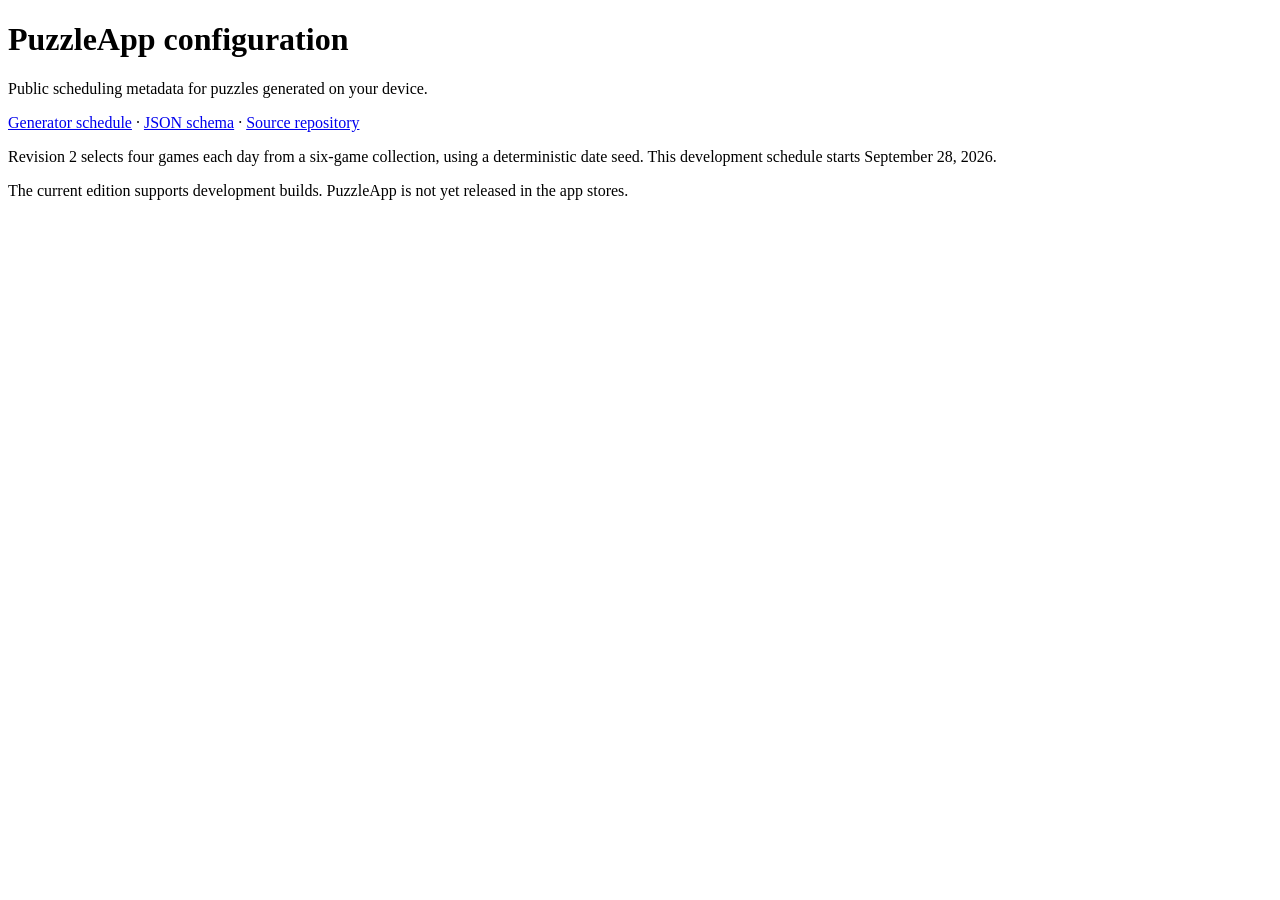
==== index.html @ cc8f8abe "Select four daily games from the six-game development pool" ====
<!doctype html>
<html lang="en"><meta charset="utf-8"><meta name="viewport" content="width=device-width,initial-scale=1"><title>PuzzleApp configuration</title><main><h1>PuzzleApp configuration</h1><p>Public scheduling metadata for puzzles generated on your device.</p><p><a href="/manifest.json">Generator schedule</a> · <a href="/manifest.schema.json">JSON schema</a> · <a href="https://github.com/Versava/puzzleapp-config">Source repository</a></p><p>Revision 2 selects four games each day from a six-game collection, using a deterministic date seed. This development schedule starts September 28, 2026.</p><p>The current edition supports development builds. PuzzleApp is not yet released in the app stores.</p></main></html>
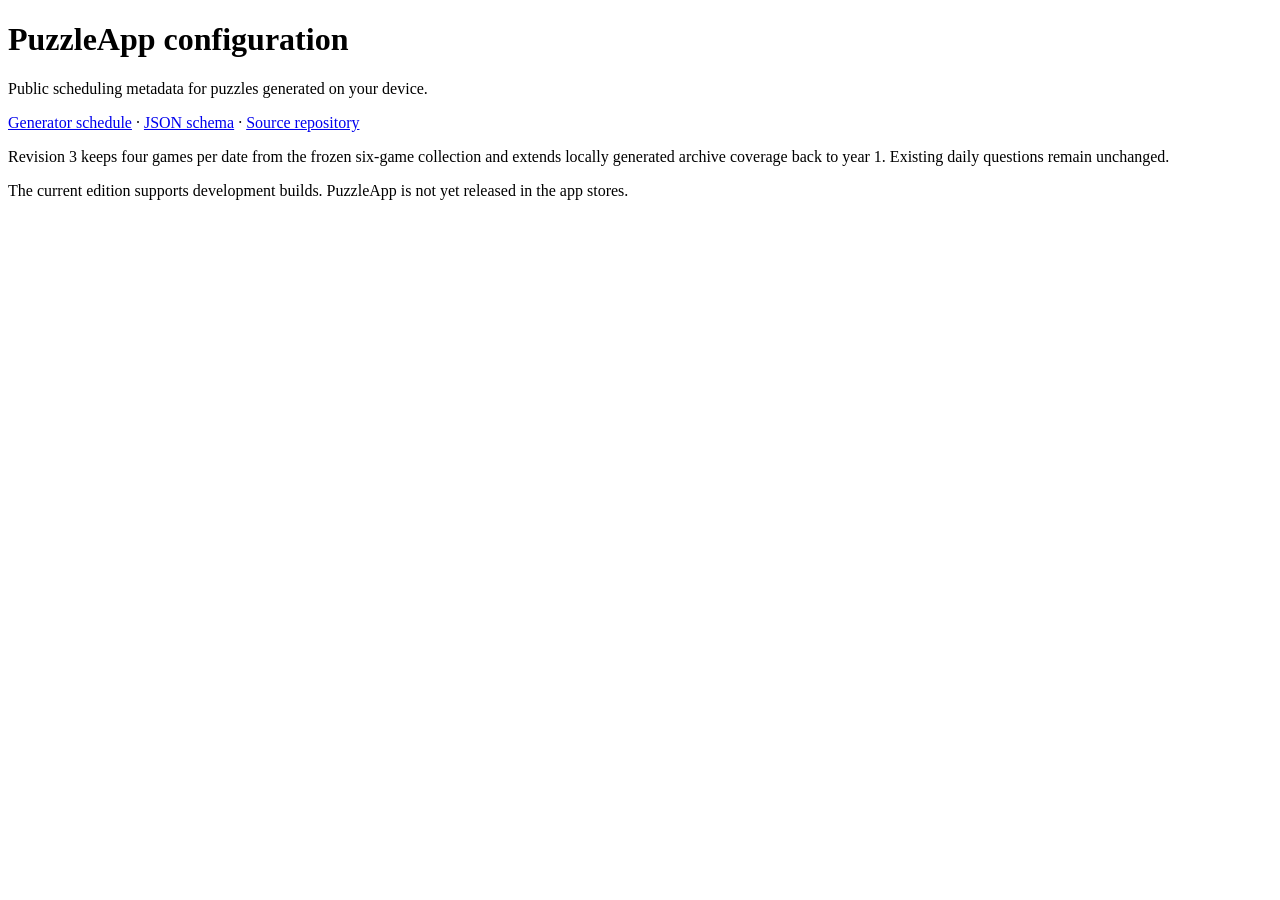
==== commit db410415: "Extend immutable archive schedule back to year one" ====
--- a/index.html
+++ b/index.html
@@ -1,2 +1,2 @@
 <!doctype html>
-<html lang="en"><meta charset="utf-8"><meta name="viewport" content="width=device-width,initial-scale=1"><title>PuzzleApp configuration</title><main><h1>PuzzleApp configuration</h1><p>Public scheduling metadata for puzzles generated on your device.</p><p><a href="/manifest.json">Generator schedule</a> · <a href="/manifest.schema.json">JSON schema</a> · <a href="https://github.com/Versava/puzzleapp-config">Source repository</a></p><p>Revision 2 selects four games each day from a six-game collection, using a deterministic date seed. This development schedule starts September 28, 2026.</p><p>The current edition supports development builds. PuzzleApp is not yet released in the app stores.</p></main></html>
+<html lang="en"><meta charset="utf-8"><meta name="viewport" content="width=device-width,initial-scale=1"><title>PuzzleApp configuration</title><main><h1>PuzzleApp configuration</h1><p>Public scheduling metadata for puzzles generated on your device.</p><p><a href="/manifest.json">Generator schedule</a> · <a href="/manifest.schema.json">JSON schema</a> · <a href="https://github.com/Versava/puzzleapp-config">Source repository</a></p><p>Revision 3 keeps four games per date from the frozen six-game collection and extends locally generated archive coverage back to year 1. Existing daily questions remain unchanged.</p><p>The current edition supports development builds. PuzzleApp is not yet released in the app stores.</p></main></html>
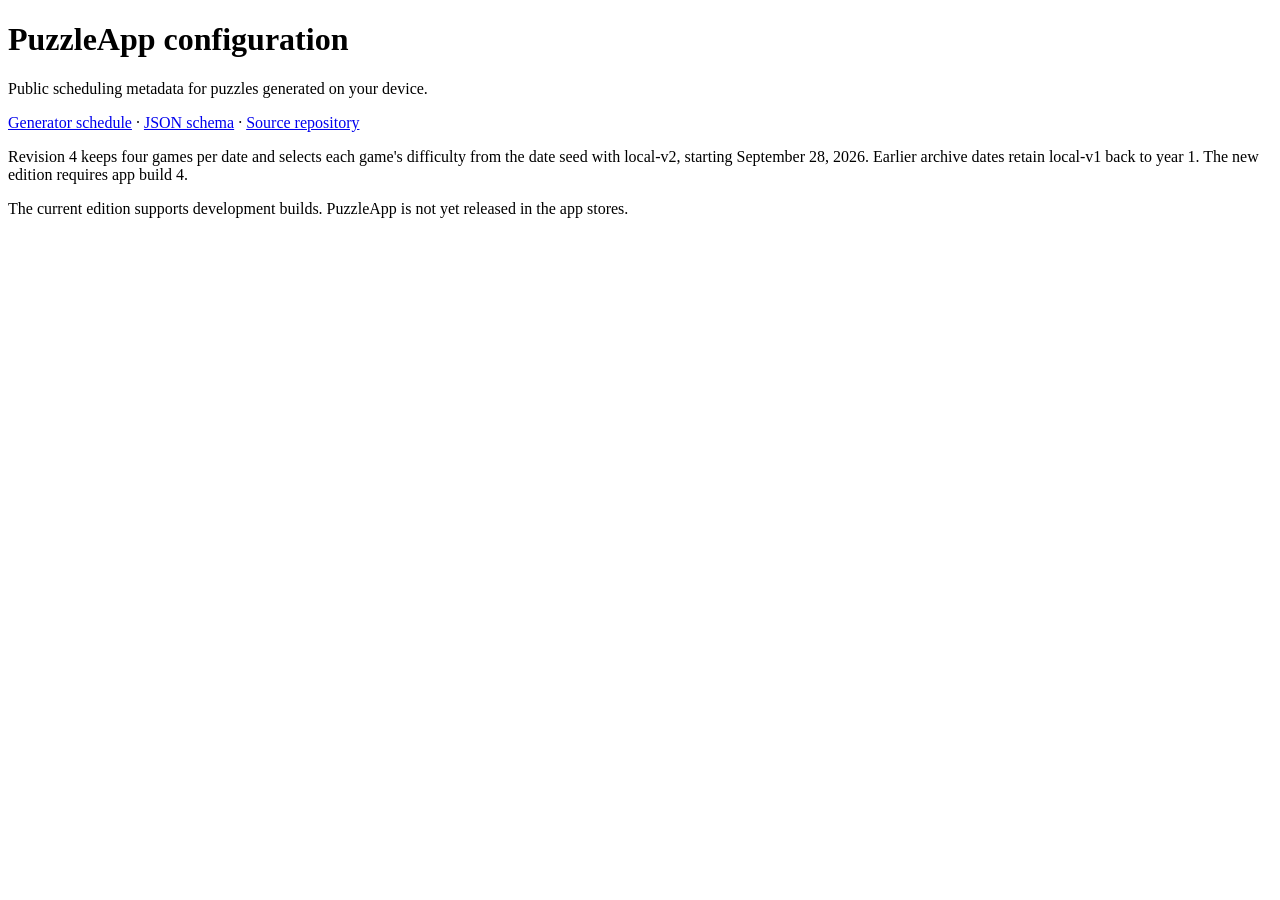
==== commit 335a9600: "Publish versioned seeded difficulty schedule for build 4" ====
--- a/index.html
+++ b/index.html
@@ -1,2 +1,2 @@
 <!doctype html>
-<html lang="en"><meta charset="utf-8"><meta name="viewport" content="width=device-width,initial-scale=1"><title>PuzzleApp configuration</title><main><h1>PuzzleApp configuration</h1><p>Public scheduling metadata for puzzles generated on your device.</p><p><a href="/manifest.json">Generator schedule</a> · <a href="/manifest.schema.json">JSON schema</a> · <a href="https://github.com/Versava/puzzleapp-config">Source repository</a></p><p>Revision 3 keeps four games per date from the frozen six-game collection and extends locally generated archive coverage back to year 1. Existing daily questions remain unchanged.</p><p>The current edition supports development builds. PuzzleApp is not yet released in the app stores.</p></main></html>
+<html lang="en"><meta charset="utf-8"><meta name="viewport" content="width=device-width,initial-scale=1"><title>PuzzleApp configuration</title><main><h1>PuzzleApp configuration</h1><p>Public scheduling metadata for puzzles generated on your device.</p><p><a href="/manifest.json">Generator schedule</a> · <a href="/manifest.schema.json">JSON schema</a> · <a href="https://github.com/Versava/puzzleapp-config">Source repository</a></p><p>Revision 4 keeps four games per date and selects each game's difficulty from the date seed with local-v2, starting September 28, 2026. Earlier archive dates retain local-v1 back to year 1. The new edition requires app build 4.</p><p>The current edition supports development builds. PuzzleApp is not yet released in the app stores.</p></main></html>
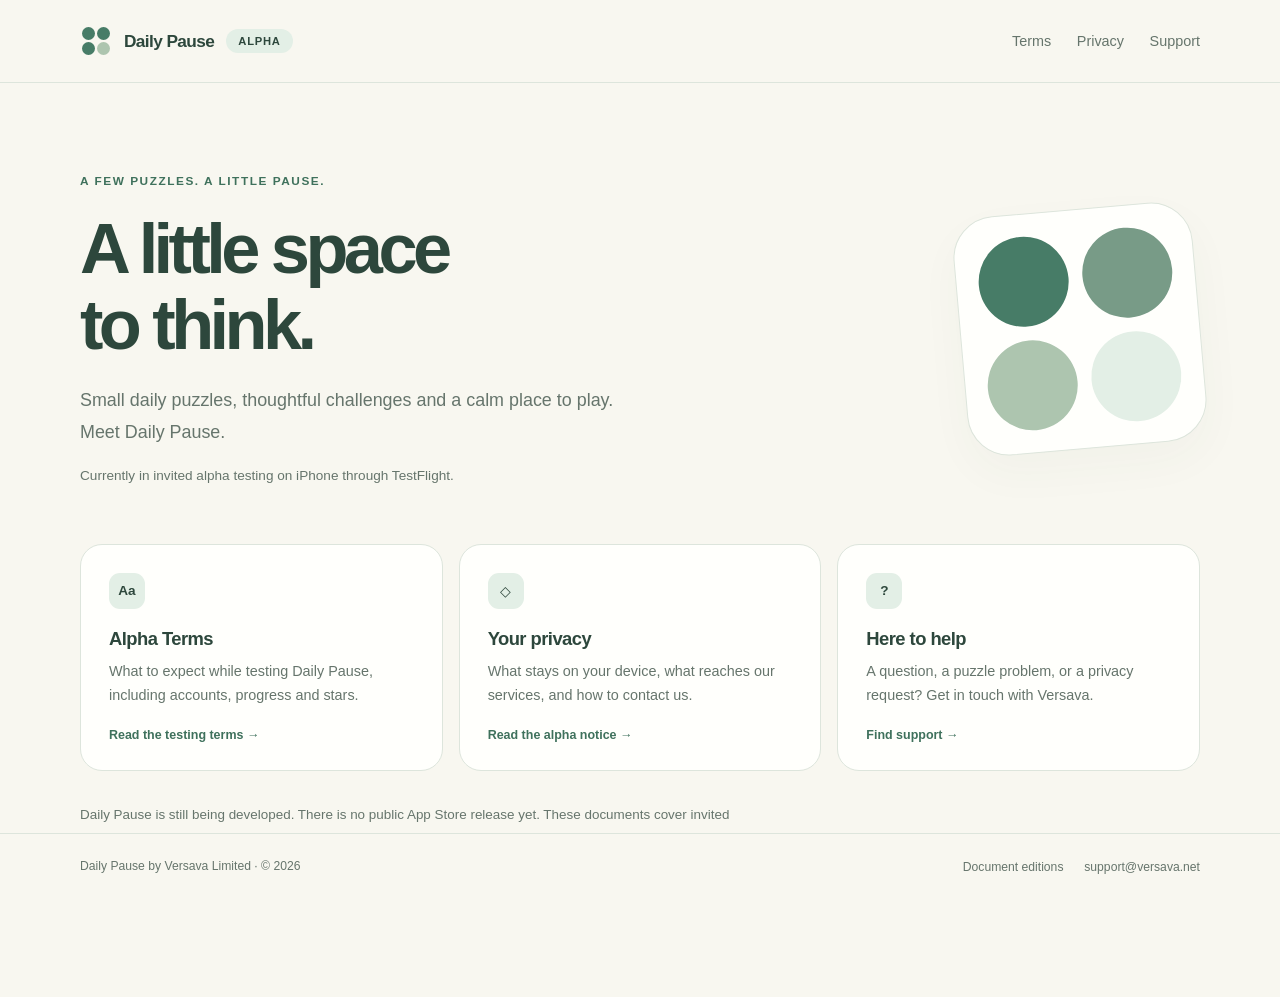
==== commit 250378ec: "Publish Daily Pause alpha legal and support website" ====
--- a/index.html
+++ b/index.html
@@ -1,2 +1,39 @@
 <!doctype html>
-<html lang="en"><meta charset="utf-8"><meta name="viewport" content="width=device-width,initial-scale=1"><title>PuzzleApp configuration</title><main><h1>PuzzleApp configuration</h1><p>Public scheduling metadata for puzzles generated on your device.</p><p><a href="/manifest.json">Generator schedule</a> · <a href="/manifest.schema.json">JSON schema</a> · <a href="https://github.com/Versava/puzzleapp-config">Source repository</a></p><p>Revision 4 keeps four games per date and selects each game's difficulty from the date seed with local-v2, starting September 28, 2026. Earlier archive dates retain local-v1 back to year 1. The new edition requires app build 4.</p><p>The current edition supports development builds. PuzzleApp is not yet released in the app stores.</p></main></html>
+<html lang="en">
+<head>
+  <meta charset="utf-8">
+  <meta name="viewport" content="width=device-width, initial-scale=1">
+  <meta name="description" content="Daily Pause: little puzzles for your everyday pause. Alpha testing information, privacy, terms and support from Versava Limited.">
+  <title>Daily Pause · Pocket Puzzles</title>
+  <link rel="canonical" href="https://puzzle.versava.net/">
+  <link rel="icon" href="/brand.svg" type="image/svg+xml">
+  <link rel="stylesheet" href="/styles.css">
+</head>
+<body>
+  <a class="skip-link" href="#main">Skip to content</a>
+  <header class="site-header">
+    <div class="header-inner">
+      <a class="brand" href="/" aria-label="Daily Pause home"><img src="/brand.svg" width="32" height="32" alt=""><span class="brand-name">Daily Pause</span><span class="badge">Alpha</span></a>
+      <nav class="site-nav" aria-label="Main"><a href="/alpha/terms/">Terms</a><a href="/alpha/privacy/">Privacy</a><a href="/support/">Support</a></nav>
+    </div>
+  </header>
+  <main id="main" class="home page-width">
+    <section class="hero" aria-labelledby="home-title">
+      <div>
+        <p class="eyebrow">A few puzzles. A little pause.</p>
+        <h1 id="home-title">A little space<br>to think.</h1>
+        <p class="hero-copy">Small daily puzzles, thoughtful challenges and a calm place to play. Meet Daily Pause.</p>
+        <p class="alpha-status">Currently in invited alpha testing on iPhone through TestFlight.</p>
+      </div>
+      <div class="pause-art" aria-hidden="true"><span></span><span></span><span></span><span></span></div>
+    </section>
+    <section class="card-grid" aria-label="Testing information and support">
+      <a class="info-card" href="/alpha/terms/"><span class="card-symbol" aria-hidden="true">Aa</span><h2>Alpha Terms</h2><p>What to expect while testing Daily Pause, including accounts, progress and stars.</p><span class="card-action">Read the testing terms →</span></a>
+      <a class="info-card" href="/alpha/privacy/"><span class="card-symbol" aria-hidden="true">◇</span><h2>Your privacy</h2><p>What stays on your device, what reaches our services, and how to contact us.</p><span class="card-action">Read the alpha notice →</span></a>
+      <a class="info-card" href="/support/"><span class="card-symbol" aria-hidden="true">?</span><h2>Here to help</h2><p>A question, a puzzle problem, or a privacy request? Get in touch with Versava.</p><span class="card-action">Find support →</span></a>
+    </section>
+    <p class="home-note">Daily Pause is still being developed. There is no public App Store release yet. These documents cover invited alpha testing; visiting this website does not accept the app's Terms or enrol you in testing.</p>
+  </main>
+  <footer class="site-footer"><div class="footer-inner"><p>Daily Pause by Versava Limited · © 2026</p><nav class="footer-nav" aria-label="Footer"><a href="/legal/">Document editions</a><a href="mailto:support@versava.net">support@versava.net</a></nav></div></footer>
+</body>
+</html>
--- a/styles.css
+++ b/styles.css
@@ -0,0 +1,129 @@
+:root { color-scheme: light; --paper:#f8f7f0; --tile:#fffffc; --ink:#2d473c; --quiet:#66756c; --sage:#477c67; --link:#3f715c; --panel:#e3efe6; --line:#dde5dc; font-family:ui-rounded,-apple-system,BlinkMacSystemFont,"Segoe UI",sans-serif; color:var(--ink); background:var(--paper); font-synthesis:none; text-rendering:optimizeLegibility; }
+* { box-sizing:border-box; }
+html { scroll-padding-top:7rem; }
+body { margin:0; min-height:100svh; display:flex; flex-direction:column; }
+a { color:var(--link); text-underline-offset:.22em; }
+a:hover { text-decoration-thickness:2px; }
+a:focus-visible,summary:focus-visible { outline:3px solid var(--sage); outline-offset:5px; border-radius:3px; }
+img { display:block; max-width:100%; }
+p { line-height:1.75; }
+.skip-link { position:fixed; left:1rem; top:-6rem; z-index:10; padding:.75rem 1rem; background:var(--tile); border:2px solid var(--sage); }
+.skip-link:focus { top:1rem; }
+.site-header { position:sticky; top:0; z-index:5; background:var(--paper); border-bottom:1px solid var(--line); }
+.header-inner,.footer-inner,.page-width { width:min(1120px,calc(100% - 3rem)); margin-inline:auto; }
+.header-inner { min-height:82px; display:flex; align-items:center; justify-content:space-between; gap:1.5rem; }
+.brand { display:inline-flex; align-items:center; gap:.75rem; text-decoration:none; color:var(--ink); }
+.brand img { width:32px; height:32px; }
+.brand-name { font-size:1.08rem; font-weight:750; letter-spacing:-.035em; }
+.badge { display:inline-flex; align-items:center; border-radius:999px; background:var(--panel); padding:.35rem .75rem; color:var(--ink); font-size:.7rem; font-weight:750; letter-spacing:.07em; text-transform:uppercase; }
+.site-nav { display:flex; gap:1.6rem; align-items:center; }
+.site-nav a { font-size:.9rem; color:var(--quiet); text-decoration:none; padding-block:.75rem; }
+.site-nav a:hover,.site-nav a[aria-current="page"] { color:var(--ink); }
+.site-nav a[aria-current="page"] { box-shadow:inset 0 -2px var(--sage); }
+main { flex:1; }
+.home { padding-block:5.5rem 5rem; }
+.eyebrow { color:var(--link); font-size:.74rem; letter-spacing:.13em; text-transform:uppercase; font-weight:750; margin:0 0 1.2rem; }
+.hero { display:grid; grid-template-columns:1fr 240px; gap:5rem; align-items:center; margin-bottom:3.5rem; }
+h1 { font-size:clamp(2.5rem,5.5vw,4.5rem); line-height:1.08; letter-spacing:-.065em; font-weight:750; margin:0; }
+.hero-copy { font-size:1.12rem; color:var(--quiet); max-width:36rem; margin:1.4rem 0 1rem; }
+.alpha-status { margin:0; font-size:.85rem; color:var(--quiet); }
+.pause-art { width:240px; height:240px; display:grid; grid-template-columns:repeat(2,1fr); gap:14px; padding:22px; border-radius:42px; background:var(--tile); border:1px solid var(--line); transform:rotate(-5deg); box-shadow:0 18px 45px #2d473c09; }
+.pause-art span { border-radius:50%; background:var(--sage); }
+.pause-art span:nth-child(2) { background:#789b87; }
+.pause-art span:nth-child(3) { background:#adc5af; }
+.pause-art span:nth-child(4) { background:var(--panel); }
+.card-grid { display:grid; grid-template-columns:repeat(3,1fr); gap:1rem; }
+.info-card { display:flex; flex-direction:column; padding:1.75rem; border-radius:22px; background:var(--tile); border:1px solid var(--line); text-decoration:none; color:var(--ink); min-height:218px; }
+.info-card:hover { background:#f2f6ef; }
+.card-symbol { font-size:.85rem; width:36px; height:36px; border-radius:11px; display:grid; place-items:center; background:var(--panel); color:var(--ink); font-weight:800; margin-bottom:1.2rem; }
+.info-card h2 { font-size:1.15rem; letter-spacing:-.03em; margin:0 0 .65rem; }
+.info-card p { font-size:.9rem; line-height:1.65; color:var(--quiet); margin:0; }
+.card-action { margin-top:auto; padding-top:1.25rem; font-size:.78rem; font-weight:750; color:var(--link); }
+.home-note { max-width:42rem; margin:2rem 0 0; font-size:.84rem; color:var(--quiet); }
+.site-footer { position:sticky; bottom:0; z-index:4; border-top:1px solid var(--line); background:var(--paper); }
+.footer-inner { min-height:66px; display:flex; align-items:center; justify-content:space-between; gap:1rem; font-size:.76rem; color:var(--quiet); }
+.footer-inner p { margin:0; }
+.footer-nav { display:flex; flex-wrap:wrap; gap:1.3rem; }
+.footer-nav a { color:var(--quiet); text-decoration:none; }
+.document-page { padding-block:3rem 5rem; }
+.breadcrumb { font-size:.8rem; color:var(--quiet); margin:0 0 1.5rem; }
+.breadcrumb a { color:var(--quiet); }
+.document-layout { display:grid; grid-template-columns:216px minmax(0,1fr); gap:3rem; align-items:start; }
+.contents { position:sticky; top:7.5rem; max-height:calc(100svh - 12rem); overflow-y:auto; padding:1.25rem 0; }
+.contents-label { margin:0 0 .9rem; font-size:.69rem; text-transform:uppercase; letter-spacing:.11em; color:var(--quiet); font-weight:750; }
+.contents nav { display:grid; gap:.15rem; }
+.contents a { display:block; padding:.5rem .7rem .5rem 0; line-height:1.5; font-size:.8rem; color:var(--quiet); text-decoration:none; }
+.contents a:hover { color:var(--ink); }
+.document { min-width:0; background:var(--tile); border:1px solid var(--line); border-radius:26px; padding:3rem; }
+.document h1 { font-size:clamp(2rem,4vw,3rem); letter-spacing:-.05em; line-height:1.14; max-width:15ch; }
+.document .version { color:var(--quiet); font-size:.78rem; line-height:1.6; margin-top:1rem; }
+.document-status { margin:1.5rem 0 2rem; padding:1rem 1.15rem; background:var(--paper); border:1px solid var(--line); border-radius:12px; color:var(--quiet); font-size:.8rem; line-height:1.65; }
+.document h2 { font-size:1.23rem; line-height:1.4; letter-spacing:-.02em; margin:2.4rem 0 .95rem; scroll-margin-top:0; }
+.document h3 { font-size:1.02rem; margin:1.5rem 0 .75rem; scroll-margin-top:0; }
+.document p,.document li { font-size:.94rem; line-height:1.82; overflow-wrap:anywhere; }
+.document p { margin:.9rem 0; }
+.document li { margin-block:.4rem; }
+.document ul { padding-left:1.3rem; }
+.document-end { margin-top:2.5rem; padding-top:1.3rem; border-top:1px solid var(--line); display:flex; flex-wrap:wrap; gap:1rem; font-size:.8rem; }
+.mobile-contents { display:none; }
+.support-page { padding-block:4rem 5rem; max-width:780px; }
+.support-page h1 { font-size:clamp(2.3rem,5vw,3.6rem); }
+.support-intro { font-size:1.08rem; color:var(--quiet); margin-block:1.2rem 2rem; }
+.contact-card { background:var(--tile); border:1px solid var(--line); border-radius:22px; padding:2rem; margin-bottom:1.5rem; }
+.contact-card h2 { font-size:1.1rem; margin:0 0 .75rem; }
+.contact-email { display:inline-block; font-size:clamp(1.08rem,4vw,1.4rem); font-weight:700; overflow-wrap:anywhere; }
+.contact-card p { margin:1rem 0 0; color:var(--quiet); font-size:.91rem; }
+.support-section { padding-block:1.25rem; }
+.support-section h2 { font-size:1.05rem; margin:0 0 .65rem; }
+.support-section p,.support-section li { color:var(--quiet); font-size:.91rem; line-height:1.75; }
+.support-section ul { padding-left:1.3rem; }
+.support-section address { font-style:normal; color:var(--quiet); font-size:.91rem; line-height:1.75; }
+.edition-list { padding-left:1.2rem; }
+.edition-list li { margin-block:.8rem; }
+@media (max-width:820px) {
+  .hero { grid-template-columns:1fr 180px; gap:2rem; }
+  .pause-art { width:180px; height:180px; padding:18px; gap:10px; border-radius:30px; }
+  .card-grid { grid-template-columns:1fr; }
+  .info-card { min-height:auto; padding:1.5rem; }
+  .document-layout { display:block; }
+  .contents { display:none; }
+  .mobile-contents { display:block; margin-bottom:1.5rem; padding:1rem 1.25rem; border:1px solid var(--line); border-radius:14px; font-size:.85rem; }
+  .mobile-contents summary { cursor:pointer; font-weight:650; }
+  .mobile-contents nav { display:grid; gap:.7rem; padding-top:1rem; }
+  .mobile-contents a { color:var(--quiet); text-decoration:none; line-height:1.55; }
+  .document { padding:2rem; }
+}
+@media (max-width:540px) {
+  .header-inner,.footer-inner,.page-width { width:calc(100% - 2.5rem); }
+  .header-inner { flex-wrap:wrap; gap:0; padding-top:1.1rem; min-height:106px; }
+  .brand { gap:.6rem; }
+  .brand img { width:29px; height:29px; }
+  .site-nav { width:100%; justify-content:flex-start; gap:1.5rem; padding-top:.35rem; }
+  .site-nav a { font-size:.8rem; padding-block:.85rem; }
+  .home { padding-block:3.5rem; }
+  .hero { display:block; margin-bottom:2.5rem; }
+  .pause-art { display:none; }
+  .hero-copy { font-size:1rem; }
+  .alpha-status { font-size:.78rem; }
+  .site-footer { position:static; }
+  .footer-inner { align-items:flex-start; flex-direction:column; padding-block:1.25rem; gap:.9rem; }
+  .footer-nav { gap:1rem; font-size:.74rem; }
+  .document-page { padding-block:2rem 3rem; }
+  .document { padding:1.6rem 1.3rem; border-radius:19px; }
+  .document p,.document li { font-size:.91rem; }
+  .document-status { padding:.85rem; }
+  .support-page { padding-block:3rem; }
+  .contact-card { padding:1.5rem; }
+  html { scroll-padding-top:8.5rem; }
+  .document h2,.document h3 { scroll-margin-top:0; }
+}
+@media print {
+  .site-header,.site-footer,.contents,.mobile-contents,.breadcrumb,.document-end { display:none; }
+  body,.document { background:white; }
+  .page-width { width:100%; }
+  .document-page { padding:0; }
+  .document-layout { display:block; }
+  .document { border:0; padding:0; }
+  .document h1 { max-width:none; }
+  .document h2 { break-after:avoid; }
+}
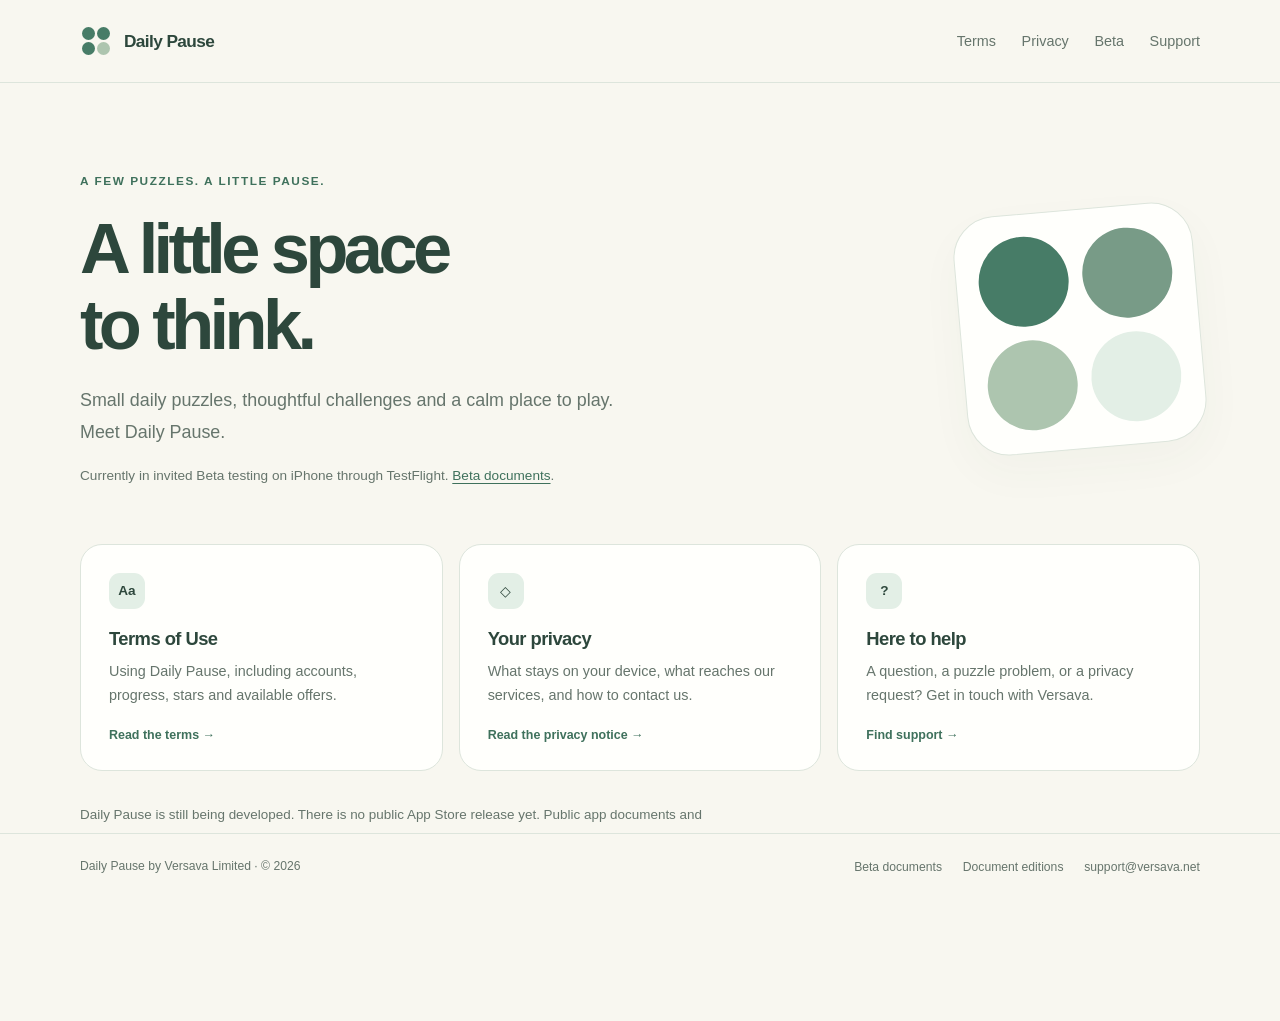
==== commit 6e794bbe: "Publish Public and Beta policies with reset generator baseline" ====
--- a/index.html
+++ b/index.html
@@ -3,7 +3,7 @@
 <head>
   <meta charset="utf-8">
   <meta name="viewport" content="width=device-width, initial-scale=1">
-  <meta name="description" content="Daily Pause: little puzzles for your everyday pause. Alpha testing information, privacy, terms and support from Versava Limited.">
+  <meta name="description" content="Daily Pause: little puzzles for your everyday pause. Terms, Beta testing information, privacy, terms and support from Versava Limited.">
   <title>Daily Pause · Pocket Puzzles</title>
   <link rel="canonical" href="https://puzzle.versava.net/">
   <link rel="icon" href="/brand.svg" type="image/svg+xml">
@@ -13,8 +13,8 @@
   <a class="skip-link" href="#main">Skip to content</a>
   <header class="site-header">
     <div class="header-inner">
-      <a class="brand" href="/" aria-label="Daily Pause home"><img src="/brand.svg" width="32" height="32" alt=""><span class="brand-name">Daily Pause</span><span class="badge">Alpha</span></a>
-      <nav class="site-nav" aria-label="Main"><a href="/alpha/terms/">Terms</a><a href="/alpha/privacy/">Privacy</a><a href="/support/">Support</a></nav>
+      <a class="brand" href="/" aria-label="Daily Pause home"><img src="/brand.svg" width="32" height="32" alt=""><span class="brand-name">Daily Pause</span></a>
+      <nav class="site-nav" aria-label="Main"><a href="/terms/">Terms</a><a href="/privacy/">Privacy</a><a href="/beta/">Beta</a><a href="/support/">Support</a></nav>
     </div>
   </header>
   <main id="main" class="home page-width">
@@ -23,17 +23,17 @@
         <p class="eyebrow">A few puzzles. A little pause.</p>
         <h1 id="home-title">A little space<br>to think.</h1>
         <p class="hero-copy">Small daily puzzles, thoughtful challenges and a calm place to play. Meet Daily Pause.</p>
-        <p class="alpha-status">Currently in invited alpha testing on iPhone through TestFlight.</p>
+        <p class="alpha-status">Currently in invited Beta testing on iPhone through TestFlight. <a href="/beta/">Beta documents</a>.</p>
       </div>
       <div class="pause-art" aria-hidden="true"><span></span><span></span><span></span><span></span></div>
     </section>
-    <section class="card-grid" aria-label="Testing information and support">
-      <a class="info-card" href="/alpha/terms/"><span class="card-symbol" aria-hidden="true">Aa</span><h2>Alpha Terms</h2><p>What to expect while testing Daily Pause, including accounts, progress and stars.</p><span class="card-action">Read the testing terms →</span></a>
-      <a class="info-card" href="/alpha/privacy/"><span class="card-symbol" aria-hidden="true">◇</span><h2>Your privacy</h2><p>What stays on your device, what reaches our services, and how to contact us.</p><span class="card-action">Read the alpha notice →</span></a>
+    <section class="card-grid" aria-label="Terms, privacy and support">
+      <a class="info-card" href="/terms/"><span class="card-symbol" aria-hidden="true">Aa</span><h2>Terms of Use</h2><p>Using Daily Pause, including accounts, progress, stars and available offers.</p><span class="card-action">Read the terms →</span></a>
+      <a class="info-card" href="/privacy/"><span class="card-symbol" aria-hidden="true">◇</span><h2>Your privacy</h2><p>What stays on your device, what reaches our services, and how to contact us.</p><span class="card-action">Read the privacy notice →</span></a>
       <a class="info-card" href="/support/"><span class="card-symbol" aria-hidden="true">?</span><h2>Here to help</h2><p>A question, a puzzle problem, or a privacy request? Get in touch with Versava.</p><span class="card-action">Find support →</span></a>
     </section>
-    <p class="home-note">Daily Pause is still being developed. There is no public App Store release yet. These documents cover invited alpha testing; visiting this website does not accept the app's Terms or enrol you in testing.</p>
+    <p class="home-note">Daily Pause is still being developed. There is no public App Store release yet. Public app documents and separate Beta testing documents are available here. Visiting this website does not accept an app agreement or enrol you in testing.</p>
   </main>
-  <footer class="site-footer"><div class="footer-inner"><p>Daily Pause by Versava Limited · © 2026</p><nav class="footer-nav" aria-label="Footer"><a href="/legal/">Document editions</a><a href="mailto:support@versava.net">support@versava.net</a></nav></div></footer>
+  <footer class="site-footer"><div class="footer-inner"><p>Daily Pause by Versava Limited · © 2026</p><nav class="footer-nav" aria-label="Footer"><a href="/beta/">Beta documents</a><a href="/legal/">Document editions</a><!--email_off--><a href="mailto:support@versava.net">support@versava.net</a><!--/email_off--></nav></div></footer>
 </body>
 </html>
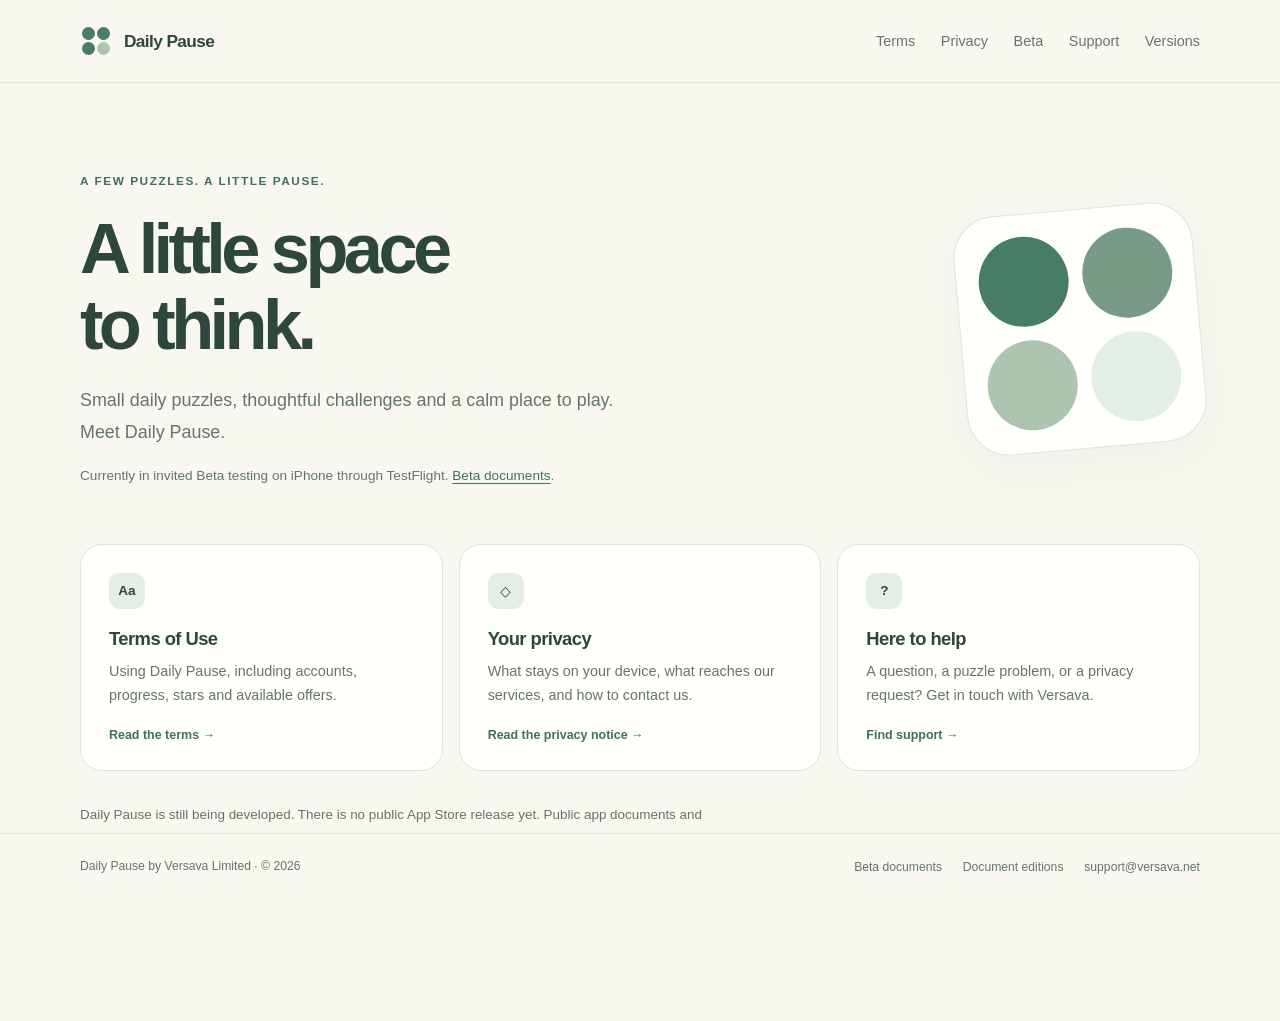
==== commit 4d7253c5: "Prepare TestFlight build 36 policy and current versions page" ====
--- a/index.html
+++ b/index.html
@@ -14,7 +14,7 @@
   <header class="site-header">
     <div class="header-inner">
       <a class="brand" href="/" aria-label="Daily Pause home"><img src="/brand.svg" width="32" height="32" alt=""><span class="brand-name">Daily Pause</span></a>
-      <nav class="site-nav" aria-label="Main"><a href="/terms/">Terms</a><a href="/privacy/">Privacy</a><a href="/beta/">Beta</a><a href="/support/">Support</a></nav>
+      <nav class="site-nav" aria-label="Main"><a href="/terms/">Terms</a><a href="/privacy/">Privacy</a><a href="/beta/">Beta</a><a href="/support/">Support</a><a href="/versions/">Versions</a></nav>
     </div>
   </header>
   <main id="main" class="home page-width">
--- a/styles.css
+++ b/styles.css
@@ -73,6 +73,10 @@
 .contact-card h2 { font-size:1.1rem; margin:0 0 .75rem; }
 .contact-email { display:inline-block; font-size:clamp(1.08rem,4vw,1.4rem); font-weight:700; overflow-wrap:anywhere; }
 .contact-card p { margin:1rem 0 0; color:var(--quiet); font-size:.91rem; }
+.version-facts { display:grid; gap:1.15rem; margin:1.5rem 0; }
+.version-facts div { display:flex; flex-wrap:wrap; justify-content:space-between; gap:.4rem 1rem; }
+.version-facts dt { color:var(--quiet); font-size:.9rem; }
+.version-facts dd { margin:0; font-weight:700; }
 .support-section { padding-block:1.25rem; }
 .support-section h2 { font-size:1.05rem; margin:0 0 .65rem; }
 .support-section p,.support-section li { color:var(--quiet); font-size:.91rem; line-height:1.75; }
@@ -98,7 +102,7 @@
   .header-inner { flex-wrap:wrap; gap:0; padding-top:1.1rem; min-height:106px; }
   .brand { gap:.6rem; }
   .brand img { width:29px; height:29px; }
-  .site-nav { width:100%; justify-content:flex-start; gap:1.5rem; padding-top:.35rem; }
+  .site-nav { width:100%; flex-wrap:wrap; justify-content:flex-start; gap:0 1.5rem; padding-top:.35rem; }
   .site-nav a { font-size:.8rem; padding-block:.85rem; }
   .home { padding-block:3.5rem; }
   .hero { display:block; margin-bottom:2.5rem; }
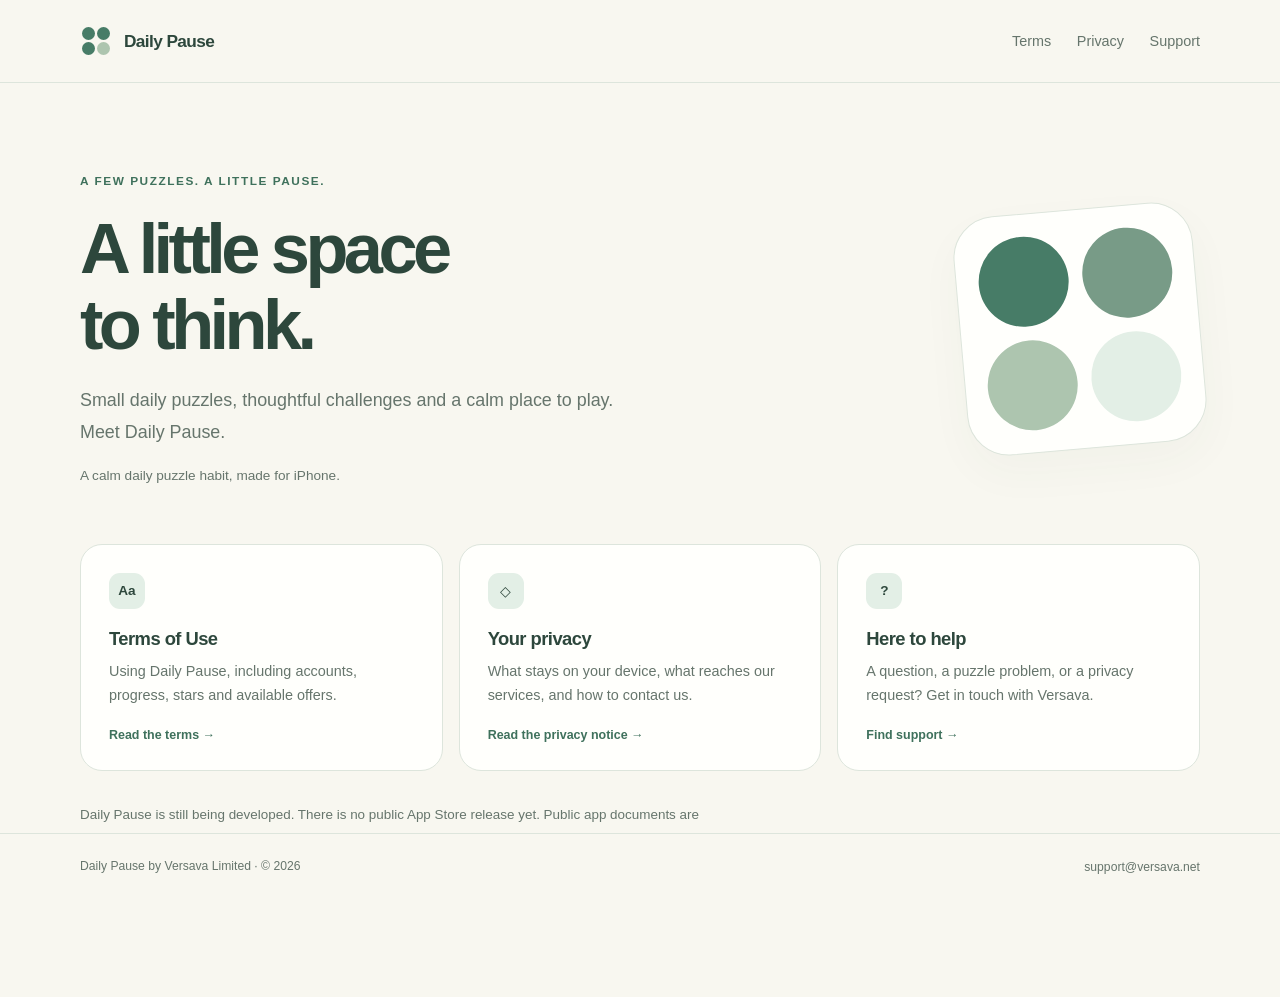
==== commit 1bcf3c0a: "Publish approved legal sources and concise public help" ====
--- a/index.html
+++ b/index.html
@@ -3,7 +3,7 @@
 <head>
   <meta charset="utf-8">
   <meta name="viewport" content="width=device-width, initial-scale=1">
-  <meta name="description" content="Daily Pause: little puzzles for your everyday pause. Terms, Beta testing information, privacy, terms and support from Versava Limited.">
+  <meta name="description" content="Daily Pause: little puzzles for your everyday pause. Terms, privacy and support from Versava Limited.">
   <title>Daily Pause · Pocket Puzzles</title>
   <link rel="canonical" href="https://puzzle.versava.net/">
   <link rel="icon" href="/brand.svg" type="image/svg+xml">
@@ -14,7 +14,7 @@
   <header class="site-header">
     <div class="header-inner">
       <a class="brand" href="/" aria-label="Daily Pause home"><img src="/brand.svg" width="32" height="32" alt=""><span class="brand-name">Daily Pause</span></a>
-      <nav class="site-nav" aria-label="Main"><a href="/terms/">Terms</a><a href="/privacy/">Privacy</a><a href="/beta/">Beta</a><a href="/support/">Support</a><a href="/versions/">Versions</a></nav>
+      <nav class="site-nav" aria-label="Main"><a href="/terms/">Terms</a><a href="/privacy/">Privacy</a><a href="/support/">Support</a></nav>
     </div>
   </header>
   <main id="main" class="home page-width">
@@ -23,7 +23,7 @@
         <p class="eyebrow">A few puzzles. A little pause.</p>
         <h1 id="home-title">A little space<br>to think.</h1>
         <p class="hero-copy">Small daily puzzles, thoughtful challenges and a calm place to play. Meet Daily Pause.</p>
-        <p class="alpha-status">Currently in invited Beta testing on iPhone through TestFlight. <a href="/beta/">Beta documents</a>.</p>
+        <p class="alpha-status">A calm daily puzzle habit, made for iPhone.</p>
       </div>
       <div class="pause-art" aria-hidden="true"><span></span><span></span><span></span><span></span></div>
     </section>
@@ -32,8 +32,8 @@
       <a class="info-card" href="/privacy/"><span class="card-symbol" aria-hidden="true">◇</span><h2>Your privacy</h2><p>What stays on your device, what reaches our services, and how to contact us.</p><span class="card-action">Read the privacy notice →</span></a>
       <a class="info-card" href="/support/"><span class="card-symbol" aria-hidden="true">?</span><h2>Here to help</h2><p>A question, a puzzle problem, or a privacy request? Get in touch with Versava.</p><span class="card-action">Find support →</span></a>
     </section>
-    <p class="home-note">Daily Pause is still being developed. There is no public App Store release yet. Public app documents and separate Beta testing documents are available here. Visiting this website does not accept an app agreement or enrol you in testing.</p>
+    <p class="home-note">Daily Pause is still being developed. There is no public App Store release yet. Public app documents are available here. Visiting this website does not create an app account or record agreement.</p>
   </main>
-  <footer class="site-footer"><div class="footer-inner"><p>Daily Pause by Versava Limited · © 2026</p><nav class="footer-nav" aria-label="Footer"><a href="/beta/">Beta documents</a><a href="/legal/">Document editions</a><!--email_off--><a href="mailto:support@versava.net">support@versava.net</a><!--/email_off--></nav></div></footer>
+  <footer class="site-footer"><div class="footer-inner"><p>Daily Pause by Versava Limited · © 2026</p><nav class="footer-nav" aria-label="Footer"><!--email_off--><a href="mailto:support@versava.net">support@versava.net</a><!--/email_off--></nav></div></footer>
 </body>
 </html>
